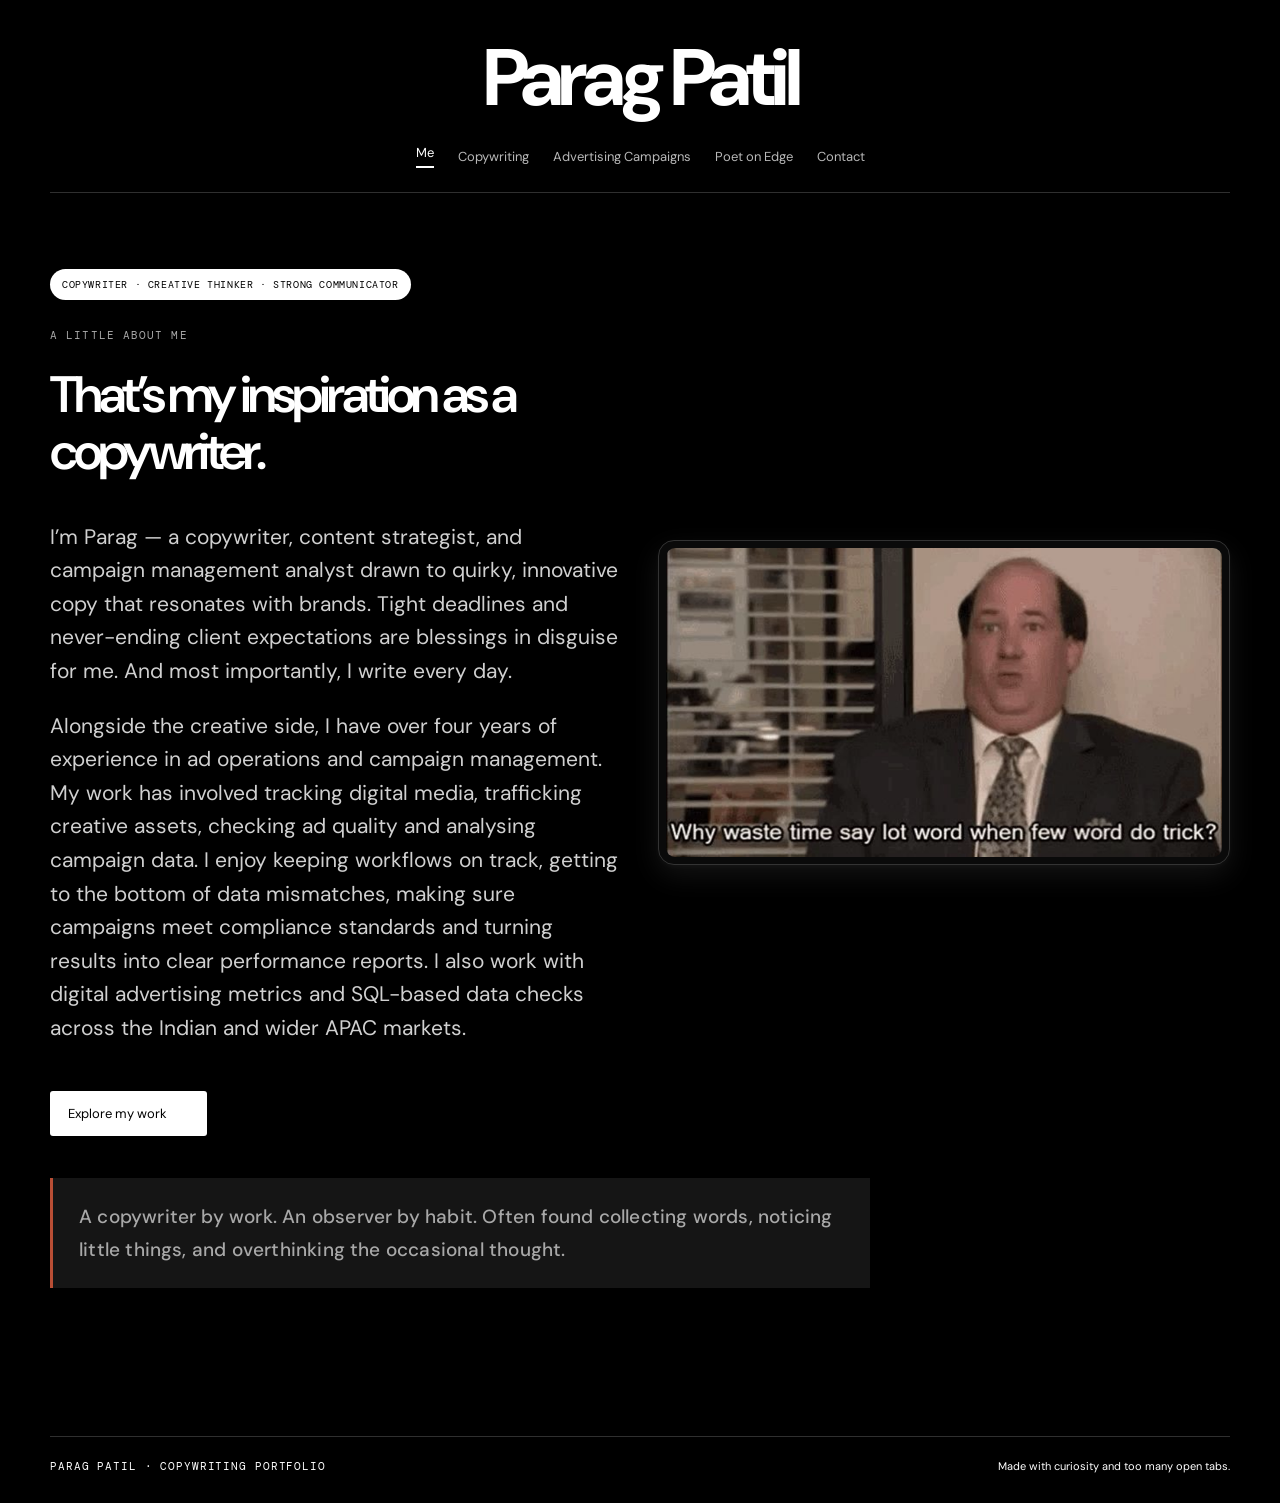
==== index.html @ be90b834 "Add natural ad operations experience to Me section" ====
<!doctype html>
<html lang="en">
<head>
  <meta charset="utf-8">
  <meta name="viewport" content="width=device-width, initial-scale=1">

  <title>Me — Parag Patil</title>
  <meta name="description" content="Parag Patil — copywriter, content thinker, and collector of interesting lines.">

  <link rel="stylesheet" href="style.css">
</head>

<body>
  <div class="wrap">

    <header class="topbar">
      <a class="brand" href="index.html">Parag Patil</a>

      <nav aria-label="Main navigation">
        <a class="active" href="index.html">Me</a>
        <a href="work.html">Copywriting</a><a href="advertising-campaigns.html">Advertising Campaigns</a>
        <a href="poet-on-edge.html">Poet on Edge</a>
        <a href="contact.html">Contact</a>
      </nav>
    </header>

    <main class="page">
      <section class="hero-row">

        <div class="hero-copy">
          <span class="pill">Copywriter · Creative thinker · Strong Communicator</span>

          <p class="eyebrow" style="margin-top: 28px">
            A little about me
          </p>

    
<h1 class="inspiration-heading">
  That’s my inspiration as a copywriter.
  <span class="moving-arrow" aria-hidden="true"></span>
</h1>

          <p class="intro">
            I’m Parag — a copywriter, content strategist, and campaign management analyst drawn to quirky, innovative copy that resonates with brands. Tight deadlines and never-ending client expectations are blessings in disguise for me. And most importantly, I write every day.
          </p>

          <p class="intro">
            Alongside the creative side, I have over four years of experience in ad operations and campaign management. My work has involved tracking digital media, trafficking creative assets, checking ad quality and analysing campaign data. I enjoy keeping workflows on track, getting to the bottom of data mismatches, making sure campaigns meet compliance standards and turning results into clear performance reports. I also work with digital advertising metrics and SQL-based data checks across the Indian and wider APAC markets.
          </p>

          <a class="cta" href="work.html">
            Explore my work <span>↗</span>
          </a>
        </div>

      
<div class="hero-image">
  <div class="image-frame">
    <img
      src="images/me-office-photo.png"
      alt="The Office reaction image chosen for Parag's About page"
    >
  </div>
</div>
      </section>

      <p class="small-note">
        A copywriter by work. An observer by habit. Often found collecting words, noticing little things,
        and overthinking the occasional thought.
      </p>
    </main>

    <footer class="footer">
      <span class="mono">Parag Patil · Copywriting portfolio</span>
      <span>Made with curiosity and too many open tabs.</span>
    </footer>

  </div>
</body>
</html>
---- style.css ----
@import url('https://fonts.googleapis.com/css2?family=DM+Mono:wght@400;500&family=DM+Sans:wght@400;500;600;700&family=Playfair+Display:wght@500;600;700&display=swap');

:root {
  --paper: #000000;
  --ink: #ffffff;
  --muted: #a8a8a8;
  --line: #2f2f2f;
  --accent: #ffffff;
  --card: #111111;

  /* Work page colours */
  --work-accent: #ffffff;
  --brief-bg: #111111;
  --brief-text: #ffffff;

  --max: 1180px;
}

* {
  box-sizing: border-box;
}

html {
  scroll-behavior: smooth;
}

body {
  margin: 0;
  background: #000000;
  color: #ffffff;
  font-family: 'DM Sans', sans-serif;
}

a {
  color: inherit;
  text-decoration: none;
}

.wrap {
  width: min(var(--max), calc(100% - 48px));
  margin: auto;
}

/* ========================================
   HEADER
   ======================================== */

.topbar {
  width: 100%;
  display: flex;
  flex-direction: column;
  align-items: center;
  justify-content: center;
  gap: 24px;
  padding: 36px 0 24px;
  border-bottom: 1px solid var(--line);
  text-align: center;
  background: #000000;
}

.brand {
  display: block;
  width: 100%;
  text-align: center;
  font-size: clamp(44px, 8vw, 80px);
  line-height: 1.05;
  font-weight: 700;
  letter-spacing: -0.065em;
  color: #ffffff;
}

.brand span {
  display: none;
}

nav {
  width: 100%;
  display: flex;
  justify-content: center;
  align-items: center;
  flex-wrap: wrap;
  gap: 24px;
}

nav a {
  font-size: 13px;
  color: #b8b8b8;
  transition: color 0.2s ease;
}

nav a:hover,
nav a.active {
  color: #ffffff;
}

nav a.active::after {
  content: '';
  display: block;
  background: #ffffff;
  height: 2px;
  margin-top: 5px;
}

/* ========================================
   GENERAL LAYOUT
   ======================================== */

.page {
  padding: 76px 0 100px;
  min-height: 70vh;
  background: #000000;
}

.eyebrow,
.label,
.meta,
.project-no {
  font-family: 'DM Mono', monospace;
  text-transform: uppercase;
  letter-spacing: 0.1em;
  font-size: 11px;
  color: #a8a8a8;
}

h1,
h2,
h3,
p {
  margin-top: 0;
}

h1 {
  font-size: clamp(50px, 9vw, 112px);
  line-height: 0.94;
  letter-spacing: -0.075em;
  font-weight: 600;
  margin: 24px 0 28px;
  max-width: 950px;
  color: #ffffff;
}

h2 {
  font-size: clamp(34px, 5vw, 58px);
  letter-spacing: -0.06em;
  line-height: 1.02;
  margin-bottom: 18px;
  color: #ffffff;
}

h3 {
  font-size: 22px;
  letter-spacing: -0.04em;
  margin-bottom: 8px;
  color: #ffffff;
}

.intro {
  font-size: clamp(17px, 2vw, 21px);
  line-height: 1.6;
  max-width: 660px;
  color: #d0d0d0;
}

/* ========================================
   HERO SECTION
   ======================================== */

.hero-row {
  display: grid;
  grid-template-columns: minmax(0, 1fr) minmax(0, 1fr);
  gap: 36px;
  align-items: center;
}

.hero-copy {
  position: relative;
  min-width: 0;
}

.hero-copy .pill {
  display: inline-block;
  background: #ffffff;
  color: #000000;
  padding: 9px 12px;
  border-radius: 99px;
  font-family: 'DM Mono', monospace;
  font-size: 10px;
  text-transform: uppercase;
  letter-spacing: 0.06em;
}

/* ========================================
   INSPIRATION HEADING
   ======================================== */

.inspiration-heading {
  position: relative;
  display: flex;
  align-items: flex-start;
  flex-wrap: wrap;
  gap: 12px;
  padding-right: 12px;
  font-size: clamp(34px, 4vw, 56px);
  line-height: 1.12;
  color: #ffffff;
}

.moving-arrow {
  display: inline-block;
  flex-shrink: 0;
  color: inherit;
  font-size: 0.85em;
  line-height: 1.2;
  margin-left: 8px;
  animation: point-to-image 1s ease-in-out infinite alternate;
}

@keyframes point-to-image {
  from {
    translate: 0 0;
  }

  to {
    translate: 10px 5px;
  }
}

/* ========================================
   HERO IMAGE
   ======================================== */

.hero-image {
  display: block;
  width: 100%;
  min-width: 0;
  height: auto;
  min-height: 0;
  max-height: none;
  align-self: center;
  padding: 7px;
  background: #0a0a0a;
  border: 1px solid #333333;
  border-radius: 16px;
  overflow: hidden;
  box-shadow:
    0 10px 28px rgba(255, 255, 255, 0.08),
    0 2px 6px rgba(255, 255, 255, 0.03);
  transition: box-shadow 0.25s ease, transform 0.25s ease;
}

.hero-image img {
  display: block;
  width: 100%;
  height: auto;
  max-height: none;
  object-fit: contain;
  object-position: center;
  border-radius: 9px;
  filter: saturate(0.8);
}

.hero-image:hover {
  transform: translateY(-2px);
  box-shadow: 0 14px 34px rgba(255, 255, 255, 0.12);
}

/* ========================================
   CTA
   ======================================== */

.cta {
  display: inline-flex;
  align-items: center;
  gap: 14px;
  margin-top: 24px;
  padding: 14px 18px;
  background: #ffffff;
  color: #000000;
  border-radius: 3px;
  font-size: 13px;
  transition: background 0.2s ease, color 0.2s ease;
}

.cta:hover {
  background: #d9d9d9;
  color: #000000;
}

/* ========================================
   WORK SECTION
   ======================================== */

.section-head {
  display: flex;
  justify-content: space-between;
  align-items: flex-end;
  gap: 24px;
  border-bottom: 1px solid var(--line);
  padding-bottom: 18px;
  margin-bottom: 28px;
}

.section-head p {
  color: #a8a8a8;
  margin: 0;
  max-width: 380px;
  line-height: 1.5;
  font-size: 14px;
}

/* ========================================
   WORK CARDS
   ======================================== */

.work-grid {
  display: grid;
  grid-template-columns: repeat(2, minmax(0, 1fr));
  gap: 36px 24px;
}

.work-card {
  min-width: 0;
}

.work-image {
  display: block;
  background: #111111;
  aspect-ratio: 4 / 3;
  overflow: hidden;
  margin-bottom: 16px;
  border-radius: 10px;
}

.work-image img {
  width: 100%;
  height: 100%;
  object-fit: contain;
  display: block;
  transition: transform 0.3s ease;
}

.work-card:hover .work-image img {
  transform: scale(1.025);
}

.card-top {
  display: flex;
  justify-content: space-between;
  gap: 12px;
  align-items: flex-start;
}

.card-top > div {
  min-width: 0;
  flex: 1;
}

/* Project title */
.work-card .card-top h3 {
  color: #ffffff;
  font-size: 23px;
  line-height: 1.25;
  margin-bottom: 8px;
}

/* Project category and format */
.work-card .card-top p {
  color: #ffffff;
  font-size: 12px;
  font-weight: 700;
  line-height: 1.7;
  letter-spacing: 0.3px;
  margin: 8px 0 0;
}

/* Project number */
.work-no {
  flex-shrink: 0;
  font-family: 'DM Mono', monospace;
  color: #ffffff;
  font-size: 11px;
  padding-top: 6px;
}

/* ========================================
   PROJECT BRIEF
   ======================================== */

.work-card .spec {
  display: block;
  margin-top: 14px;
  padding: 15px 17px;
  background: #111111;
  border: 1px solid #333333;
  border-left: 4px solid #ffffff;
  border-radius: 0 8px 8px 0;
  color: #ffffff;
  font-family: 'DM Sans', sans-serif;
  font-size: 14px;
  font-weight: 400;
  line-height: 1.7;
  letter-spacing: 0;
  text-transform: none;
}

/* Brief label */
.work-card .brief-label {
  display: block;
  margin-bottom: 5px;
  color: #ffffff;
  font-family: 'DM Mono', monospace;
  font-size: 10px;
  font-weight: 500;
  letter-spacing: 0.1em;
  text-transform: uppercase;
}

/* Brief paragraph */
.work-card .spec p {
  margin: 0;
  color: #ffffff;
  font-size: 14px;
  line-height: 1.7;
}

/* ========================================
   ABOUT SECTION
   ======================================== */

.about-grid {
  display: grid;
  grid-template-columns: 0.8fr 1.2fr;
  gap: clamp(28px, 7vw, 100px);
  align-items: start;
}

.about-copy {
  max-width: 700px;
}

.about-copy p {
  font-size: 18px;
  line-height: 1.8;
  color: #d0d0d0;
}

.note {
  border-top: 1px solid var(--line);
  padding-top: 20px;
  margin-top: 36px;
  color: #a8a8a8;
  font-size: 13px;
  line-height: 1.7;
}

/* ========================================
   POETRY SECTION
   ======================================== */

.poem-empty {
  margin-top: 45px;
  padding: clamp(28px, 6vw, 70px);
  border: 1px solid var(--line);
  background: #0a0a0a;
  min-height: 260px;
  display: flex;
  flex-direction: column;
  justify-content: space-between;
}

.poem-empty .big {
  font-family: 'Playfair Display', serif;
  font-size: clamp(35px, 6vw, 68px);
  line-height: 1.12;
  max-width: 780px;
  letter-spacing: -0.04em;
  color: #ffffff;
}

.poem-empty p {
  color: #a8a8a8;
  font-size: 13px;
  margin: 30px 0 0;
}

/* ========================================
   CONTACT SECTION
   ======================================== */

.contact-grid {
  display: grid;
  grid-template-columns: 1fr 1fr;
  gap: 50px;
  margin-top: 40px;
}

.contact-item {
  padding: 22px 0;
  border-top: 1px solid var(--line);
}

.contact-item .label {
  display: block;
  margin-bottom: 10px;
}

.contact-item a,
.contact-item span.value {
  font-size: clamp(18px, 2.4vw, 28px);
  letter-spacing: -0.04em;
  overflow-wrap: anywhere;
  color: #ffffff;
}

.contact-huge {
  font-size: clamp(40px, 7vw, 86px);
  letter-spacing: -0.07em;
  line-height: 0.98;
  max-width: 750px;
  color: #ffffff;
}

/* ========================================
   FOOTER
   ======================================== */

.footer {
  border-top: 1px solid var(--line);
  padding: 22px 0 30px;
  display: flex;
  justify-content: space-between;
  gap: 20px;
  color: #a8a8a8;
  font-size: 11px;
  background: #000000;
}

.footer .mono {
  font-family: 'DM Mono', monospace;
  text-transform: uppercase;
  letter-spacing: 0.08em;
}

.small-note {
  max-width: 820px;
  margin: 42px 0 48px;
  padding: 22px 26px;
  border-left: 3px solid #B94E35;
  background: #151515;
  color: #f1f1f1;
  font-size: clamp(16px, 1.8vw, 19px);
  font-weight: 500;
  line-height: 1.75;
  letter-spacing: 0.01em;
}

.mobile-menu {
  display: none;
}

/* ========================================
   MOBILE LAYOUT
   ======================================== */

@media (max-width: 720px) {

  .wrap {
    width: calc(100% - 32px);
  }

  .topbar {
    padding: 24px 0 20px;
    gap: 18px;
  }

  .brand {
    font-size: clamp(36px, 8vw, 56px);
  }

  nav {
    width: 100%;
    justify-content: center;
    flex-wrap: wrap;
    gap: 18px;
  }

  nav a {
    font-size: 12px;
  }

  .page {
    padding: 48px 0 70px;
  }

  .hero-row,
  .about-grid,
  .contact-grid {
    grid-template-columns: minmax(0, 1fr);
  }

  .hero-row {
    gap: 28px;
  }

  .hero-image {
    width: 100%;
    height: auto;
    min-height: 0;
    max-height: none;
    padding: 5px;
    border-radius: 14px;
    order: -1;
  }

  .hero-image img {
    width: 100%;
    height: auto;
    max-height: none;
    object-fit: contain;
    border-radius: 9px;
  }

  .hero-copy h1 {
    font-size: clamp(52px, 15vw, 88px);
  }

  .inspiration-heading {
    font-size: clamp(34px, 9vw, 48px);
  }

  .work-grid {
    grid-template-columns: 1fr;
    gap: 30px;
  }

  .section-head {
    align-items: flex-start;
    flex-direction: column;
  }

  .work-card .spec {
    padding: 12px 14px;
    font-size: 14px;
  }

  .work-card .spec p {
    font-size: 14px;
  }

  .work-card .card-top p {
    font-size: 11px;
  }

  .footer {
    flex-direction: column;
  }
}

/* ========================================
   REDUCED MOTION
   ======================================== */

@media (prefers-reduced-motion: reduce) {

  html {
    scroll-behavior: auto;
  }

  .moving-arrow {
    animation: none;
  }

  .hero-image,
  .work-image img {
    transition: none;
  }

  .hero-image:hover {
    transform: none;
  }

  .work-card:hover .work-image img {
    transform: none;
  }
}

/* ========================================
   POET ON EDGE — PARTY GHOST
   ======================================== */

.poet-page .poem-content {
  max-width: 850px;
}

.poet-page .poem-content .eyebrow {
  margin-bottom: 12px;
  font-size: 11px;
  letter-spacing: 0.12em;
}

.poet-page .poem-title {
  font-family: 'Playfair Display', serif;
  font-size: clamp(42px, 7vw, 76px);
  font-weight: 600;
  line-height: 1.05;
  letter-spacing: -0.045em;
  color: #ffffff;
  margin: 12px 0 32px;
}

.poet-page .poem-content .big {
  font-family: 'Playfair Display', serif;
  font-size: clamp(18px, 2.2vw, 23px);
  font-weight: 500;
  line-height: 1.9;
  letter-spacing: 0;
  white-space: pre-line;
  max-width: 850px;
  color: #ffffff;
}

.poet-page .poem-afterword {
  border-top: 1px solid var(--line);
  margin-top: 48px;
  padding-top: 24px;
}

.poet-page .poem-afterword .label {
  display: block;
  margin-bottom: 12px;
}

.poet-page .poem-afterword p {
  color: #a8a8a8;
  font-size: 13px;
  line-height: 1.7;
  margin: 0;
}

/* ========================================
   POETRY PAGE MOBILE
   ======================================== */

@media (max-width: 720px) {

  .poet-page .poem-empty {
    padding: 24px 20px;
  }

  .poet-page .poem-title {
    font-size: clamp(40px, 11vw, 58px);
    margin-bottom: 26px;
  }

  .poet-page .poem-content .big {
    font-size: 18px;
    line-height: 1.85;
  }

  .poet-page .poem-afterword {
    margin-top: 36px;
  }
}

/* ========================================
   FINAL DARK THEME OVERRIDES
   ======================================== */

html,
body {
  background: #000000 !important;
  color: #ffffff !important;
}

body {
  color-scheme: dark;
}

.topbar,
.page,
.footer,
section,
header,
main,
article {
  background-color: #000000;
}

h1,
h2,
h3,
h4,
h5,
h6,
p,
li,
span,
strong,
.brand {
  color: #ffffff;
}

a {
  color: #ffffff;
}

a:hover {
  color: #d0d0d0;
}

nav a {
  color: #b8b8b8;
}

nav a:hover,
nav a.active {
  color: #ffffff;
}

nav a.active::after {
  background: #ffffff;
}

.eyebrow,
.label,
.meta,
.project-no,
.section-head p,
.note,
.small-note,
.footer,
.poem-empty p,
.poet-page .poem-afterword p {
  color: #a8a8a8;
}

.intro,
.about-copy p {
  color: #d0d0d0;
}

.topbar,
.section-head,
.contact-item,
.footer,
.poet-page .poem-afterword {
  border-color: #2f2f2f;
}

.hero-image {
  background: #0a0a0a;
  border-color: #333333;
}

.work-image {
  background: #111111;
}

.work-card .card-top h3,
.work-card .card-top p,
.work-no,
.work-card .brief-label {
  color: #ffffff;
}

.work-card .spec {
  background: #111111;
  border-color: #333333;
  border-left-color: #ffffff;
  color: #ffffff;
}

.work-card .spec p {
  color: #ffffff;
}

.poem-empty {
  background: #0a0a0a;
  border-color: #2f2f2f;
}

.cta {
  background: #ffffff;
  color: #000000;
}

.cta:hover {
  background: #d9d9d9;
  color: #000000;
}

@media (max-width: 720px) {
  html,
  body {
    background: #000000 !important;
  }
}
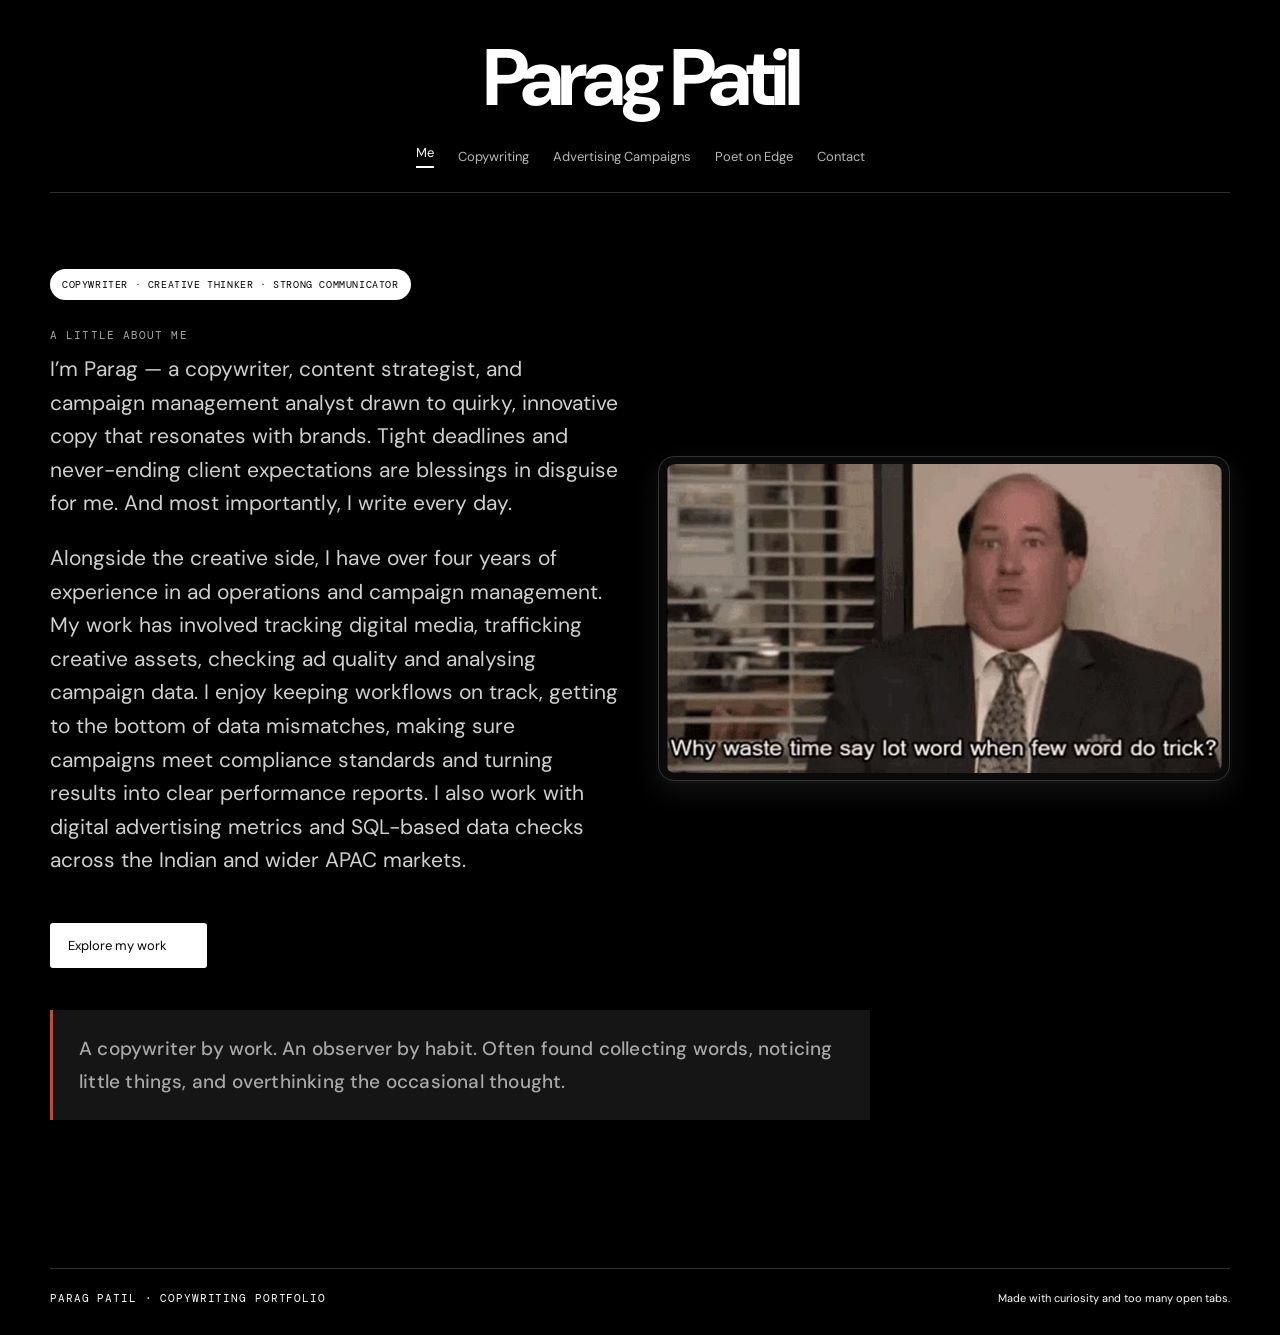
==== commit 76e056f7: "Remove copywriter inspiration heading from Me page" ====
--- a/index.html
+++ b/index.html
@@ -36,12 +36,7 @@
           </p>
 
     
-<h1 class="inspiration-heading">
-  That’s my inspiration as a copywriter.
-  <span class="moving-arrow" aria-hidden="true"></span>
-</h1>
-
-          <p class="intro">
+<p class="intro">
             I’m Parag — a copywriter, content strategist, and campaign management analyst drawn to quirky, innovative copy that resonates with brands. Tight deadlines and never-ending client expectations are blessings in disguise for me. And most importantly, I write every day.
           </p>
 
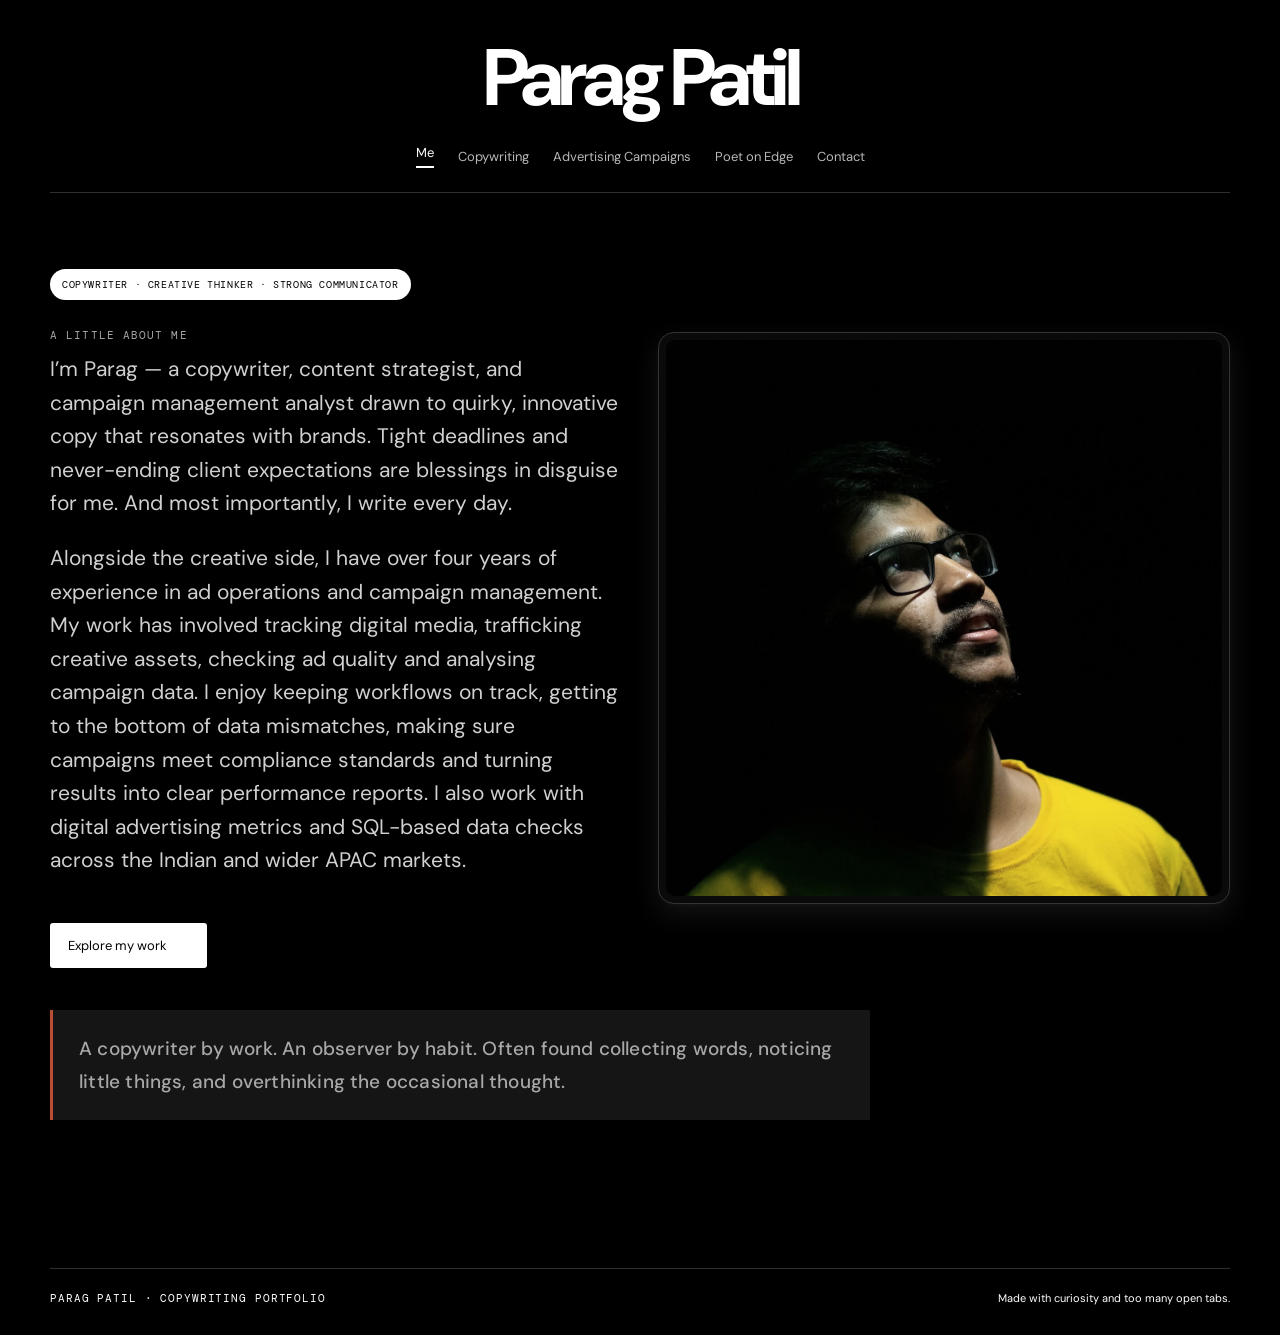
==== commit 228efc6e: "Replace Me section profile image" ====
--- a/index.html
+++ b/index.html
@@ -53,7 +53,7 @@
 <div class="hero-image">
   <div class="image-frame">
     <img
-      src="images/me-office-photo.png"
+      src="images/277002959_3171772359705162_3321285227672881780_n.jpg"
       alt="The Office reaction image chosen for Parag's About page"
     >
   </div>
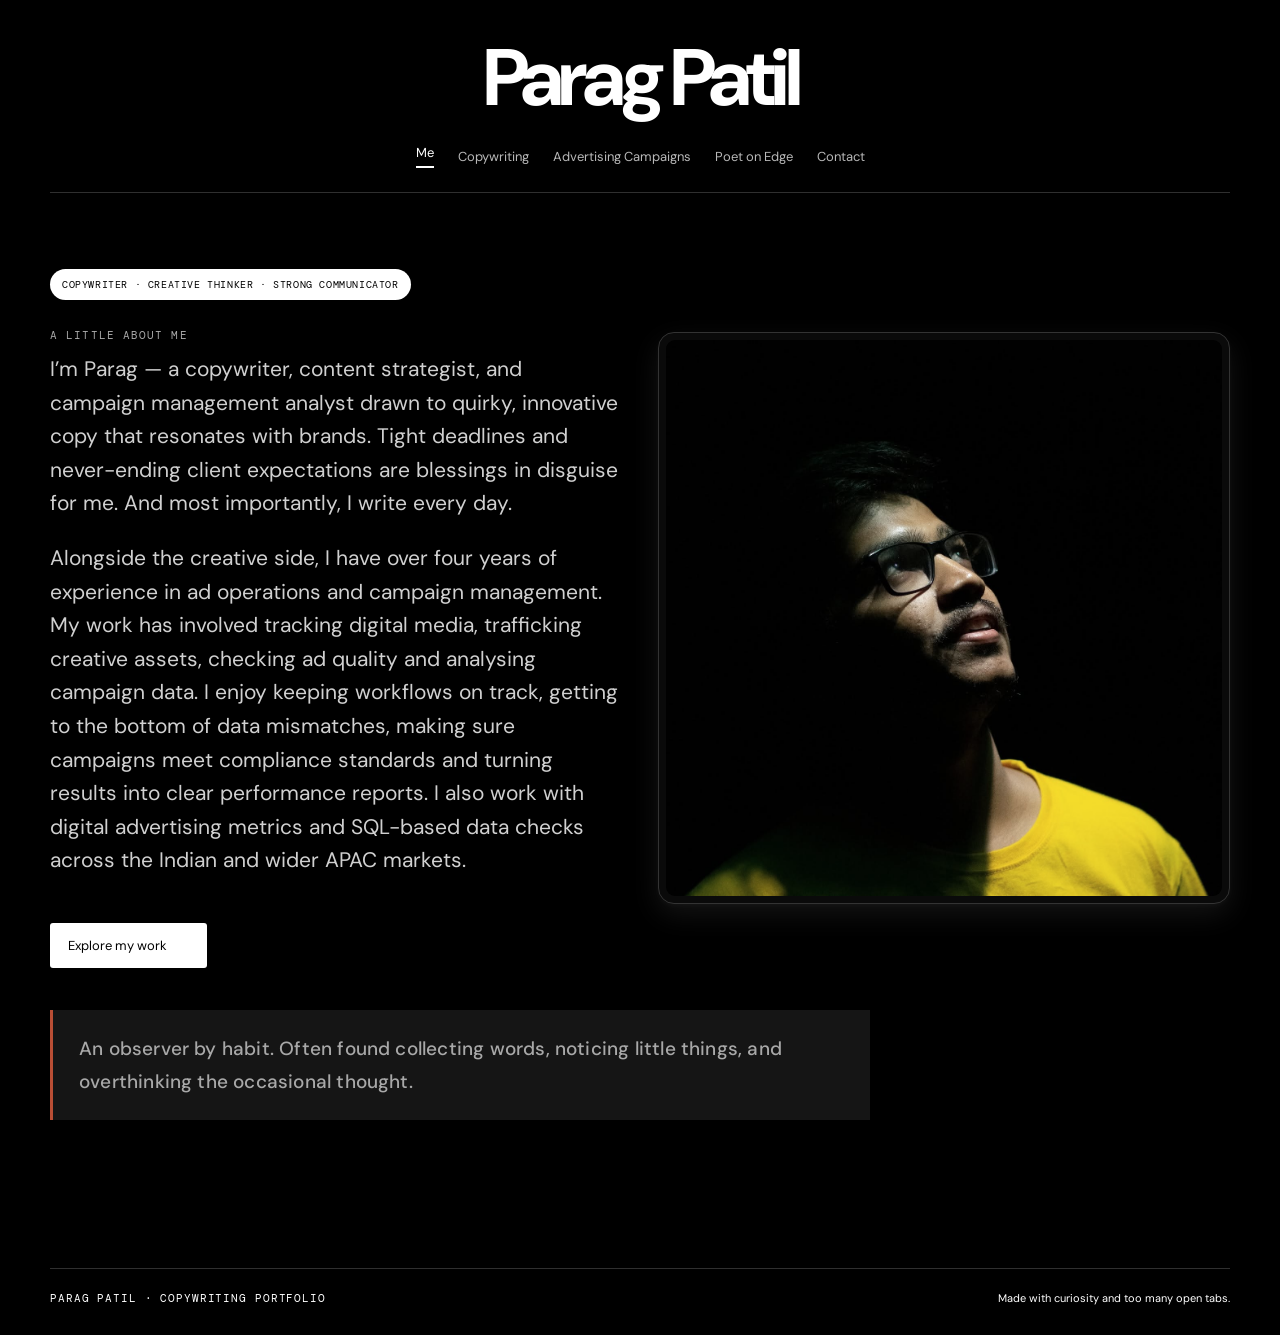
==== commit 5751850f: "Remove copywriter note from Me section" ====
--- a/index.html
+++ b/index.html
@@ -61,7 +61,7 @@
       </section>
 
       <p class="small-note">
-        A copywriter by work. An observer by habit. Often found collecting words, noticing little things,
+         An observer by habit. Often found collecting words, noticing little things,
         and overthinking the occasional thought.
       </p>
     </main>
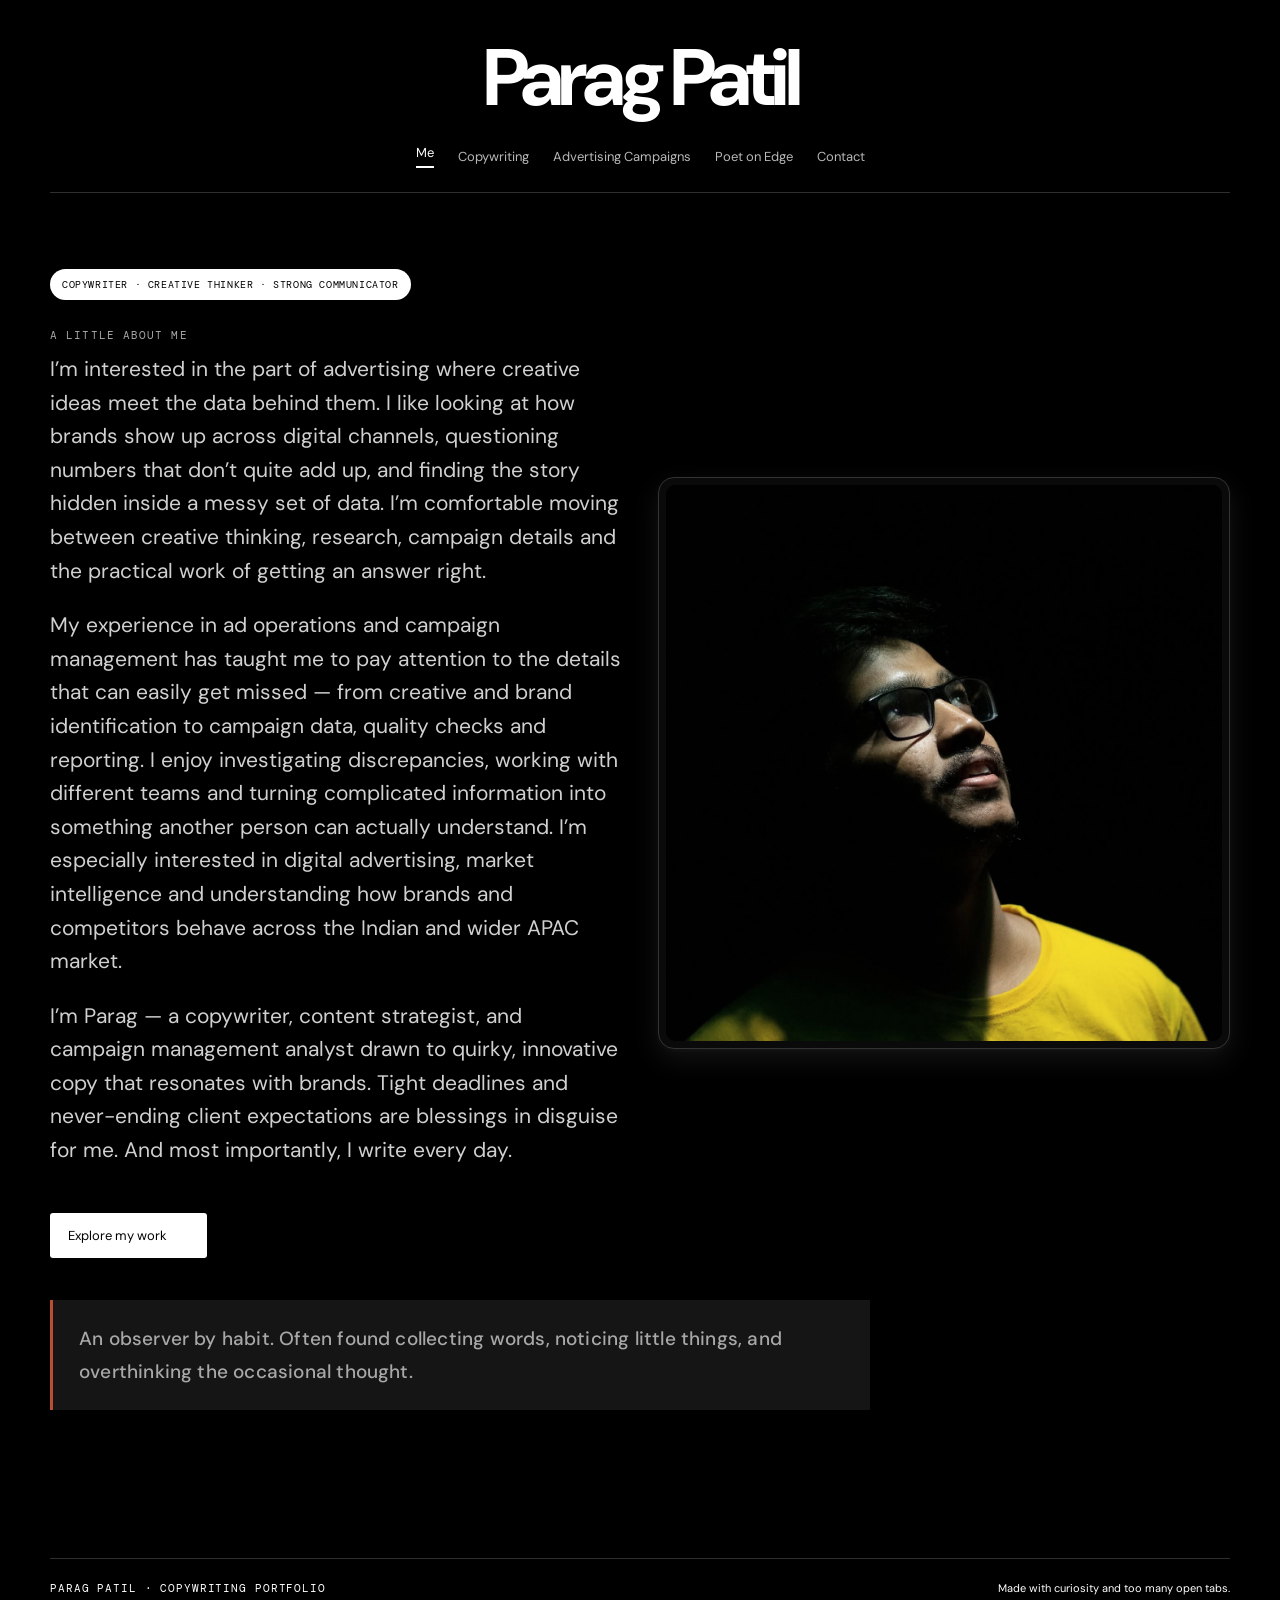
==== commit 832b3c2b: "Update Me page for Data Solutions Analyst positioning" ====
--- a/index.html
+++ b/index.html
@@ -35,13 +35,16 @@
             A little about me
           </p>
 
-    
-<p class="intro">
-            I’m Parag — a copywriter, content strategist, and campaign management analyst drawn to quirky, innovative copy that resonates with brands. Tight deadlines and never-ending client expectations are blessings in disguise for me. And most importantly, I write every day.
+          <p class="intro">
+            I’m interested in the part of advertising where creative ideas meet the data behind them. I like looking at how brands show up across digital channels, questioning numbers that don’t quite add up, and finding the story hidden inside a messy set of data. I’m comfortable moving between creative thinking, research, campaign details and the practical work of getting an answer right.
           </p>
 
           <p class="intro">
-            Alongside the creative side, I have over four years of experience in ad operations and campaign management. My work has involved tracking digital media, trafficking creative assets, checking ad quality and analysing campaign data. I enjoy keeping workflows on track, getting to the bottom of data mismatches, making sure campaigns meet compliance standards and turning results into clear performance reports. I also work with digital advertising metrics and SQL-based data checks across the Indian and wider APAC markets.
+            My experience in ad operations and campaign management has taught me to pay attention to the details that can easily get missed — from creative and brand identification to campaign data, quality checks and reporting. I enjoy investigating discrepancies, working with different teams and turning complicated information into something another person can actually understand. I’m especially interested in digital advertising, market intelligence and understanding how brands and competitors behave across the Indian and wider APAC market.
+          </p>
+
+          <p class="intro">
+            I’m Parag — a copywriter, content strategist, and campaign management analyst drawn to quirky, innovative copy that resonates with brands. Tight deadlines and never-ending client expectations are blessings in disguise for me. And most importantly, I write every day.
           </p>
 
           <a class="cta" href="work.html">
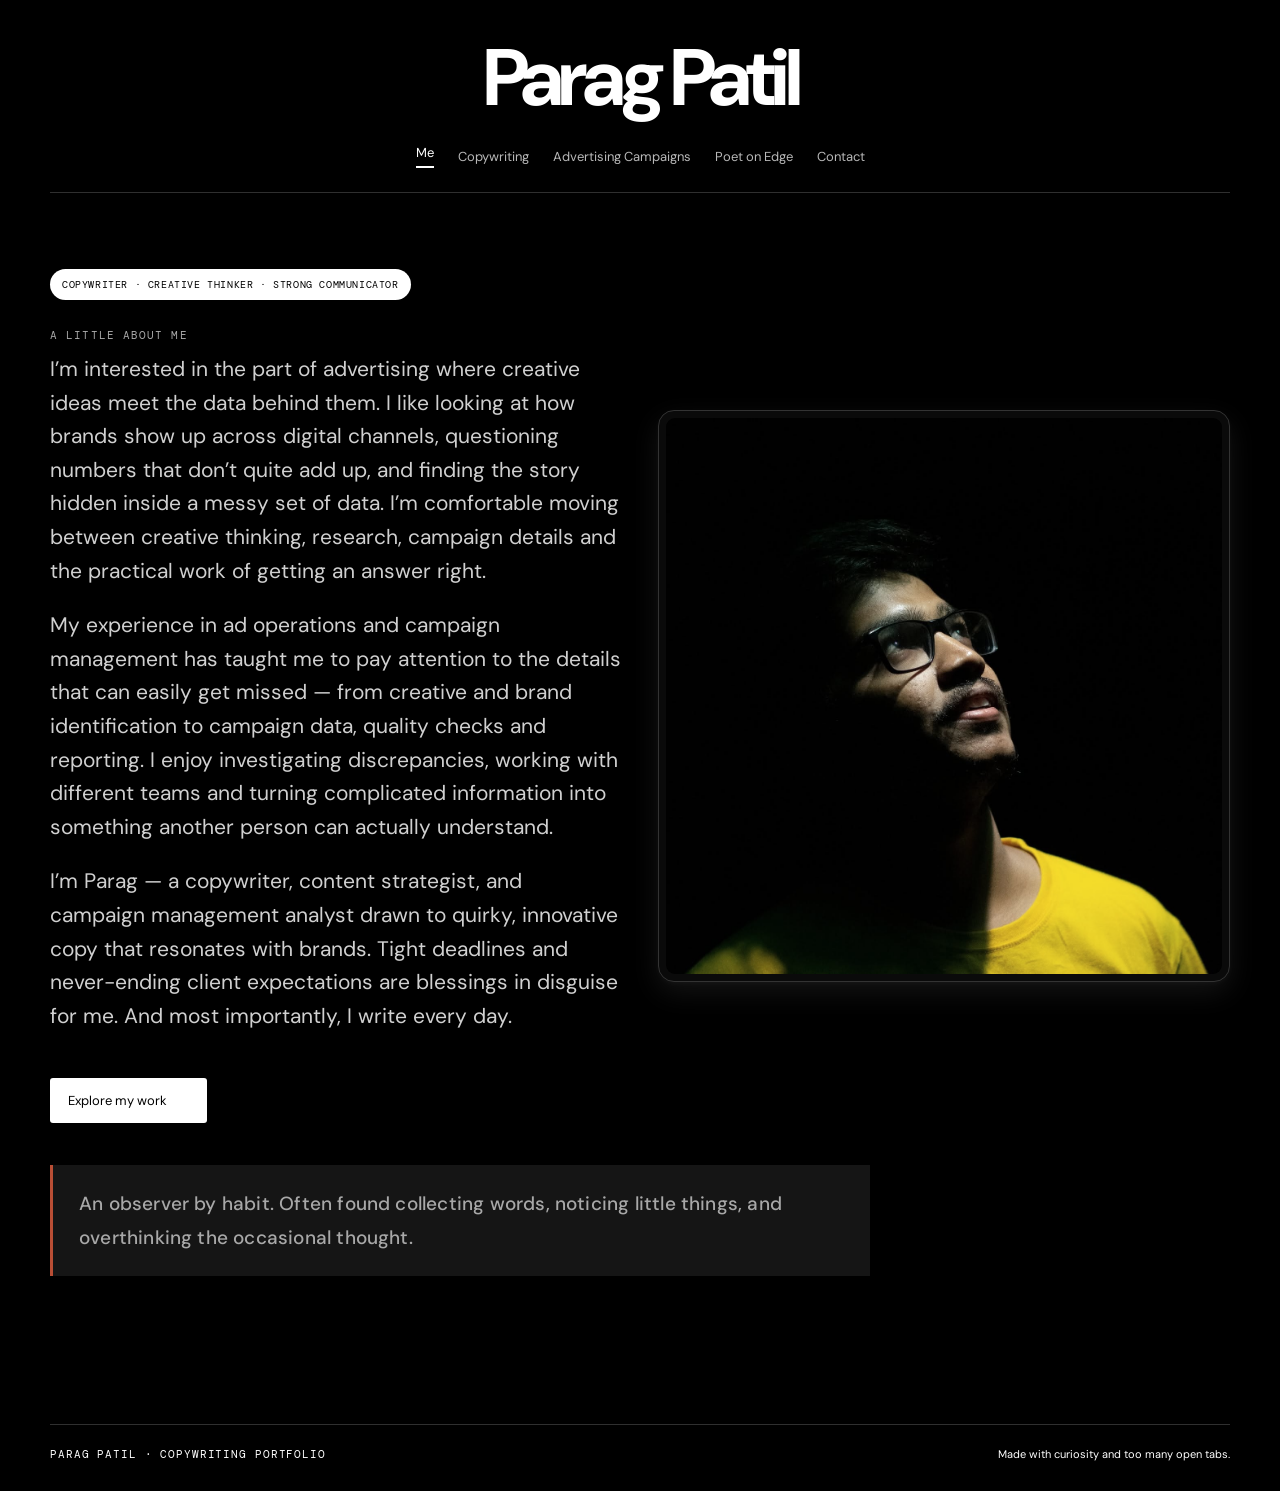
==== commit 81b2c524: "Remove APAC market interest sentence from Me page" ====
--- a/index.html
+++ b/index.html
@@ -40,7 +40,7 @@
           </p>
 
           <p class="intro">
-            My experience in ad operations and campaign management has taught me to pay attention to the details that can easily get missed — from creative and brand identification to campaign data, quality checks and reporting. I enjoy investigating discrepancies, working with different teams and turning complicated information into something another person can actually understand. I’m especially interested in digital advertising, market intelligence and understanding how brands and competitors behave across the Indian and wider APAC market.
+            My experience in ad operations and campaign management has taught me to pay attention to the details that can easily get missed — from creative and brand identification to campaign data, quality checks and reporting. I enjoy investigating discrepancies, working with different teams and turning complicated information into something another person can actually understand.
           </p>
 
           <p class="intro">
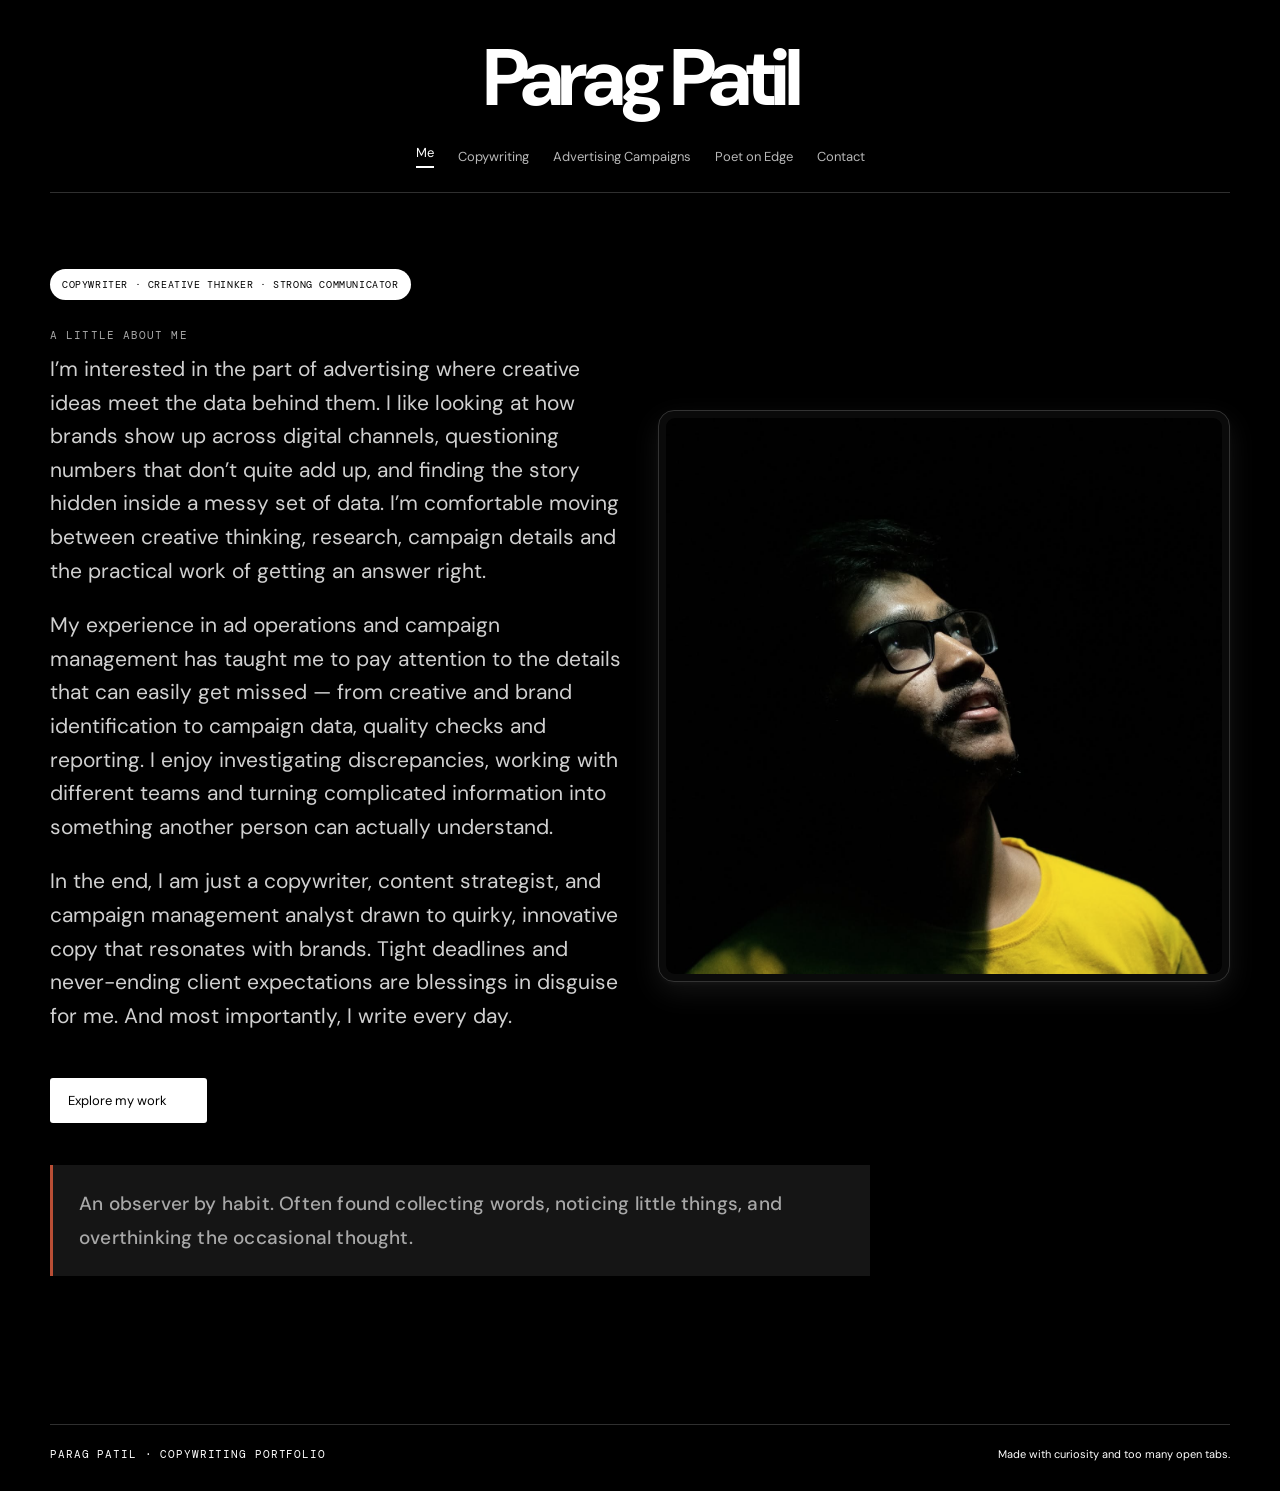
==== commit 86a234e5: "Update closing personal statement on Me page" ====
--- a/index.html
+++ b/index.html
@@ -44,7 +44,7 @@
           </p>
 
           <p class="intro">
-            I’m Parag — a copywriter, content strategist, and campaign management analyst drawn to quirky, innovative copy that resonates with brands. Tight deadlines and never-ending client expectations are blessings in disguise for me. And most importantly, I write every day.
+            In the end, I am just a copywriter, content strategist, and campaign management analyst drawn to quirky, innovative copy that resonates with brands. Tight deadlines and never-ending client expectations are blessings in disguise for me. And most importantly, I write every day.
           </p>
 
           <a class="cta" href="work.html">
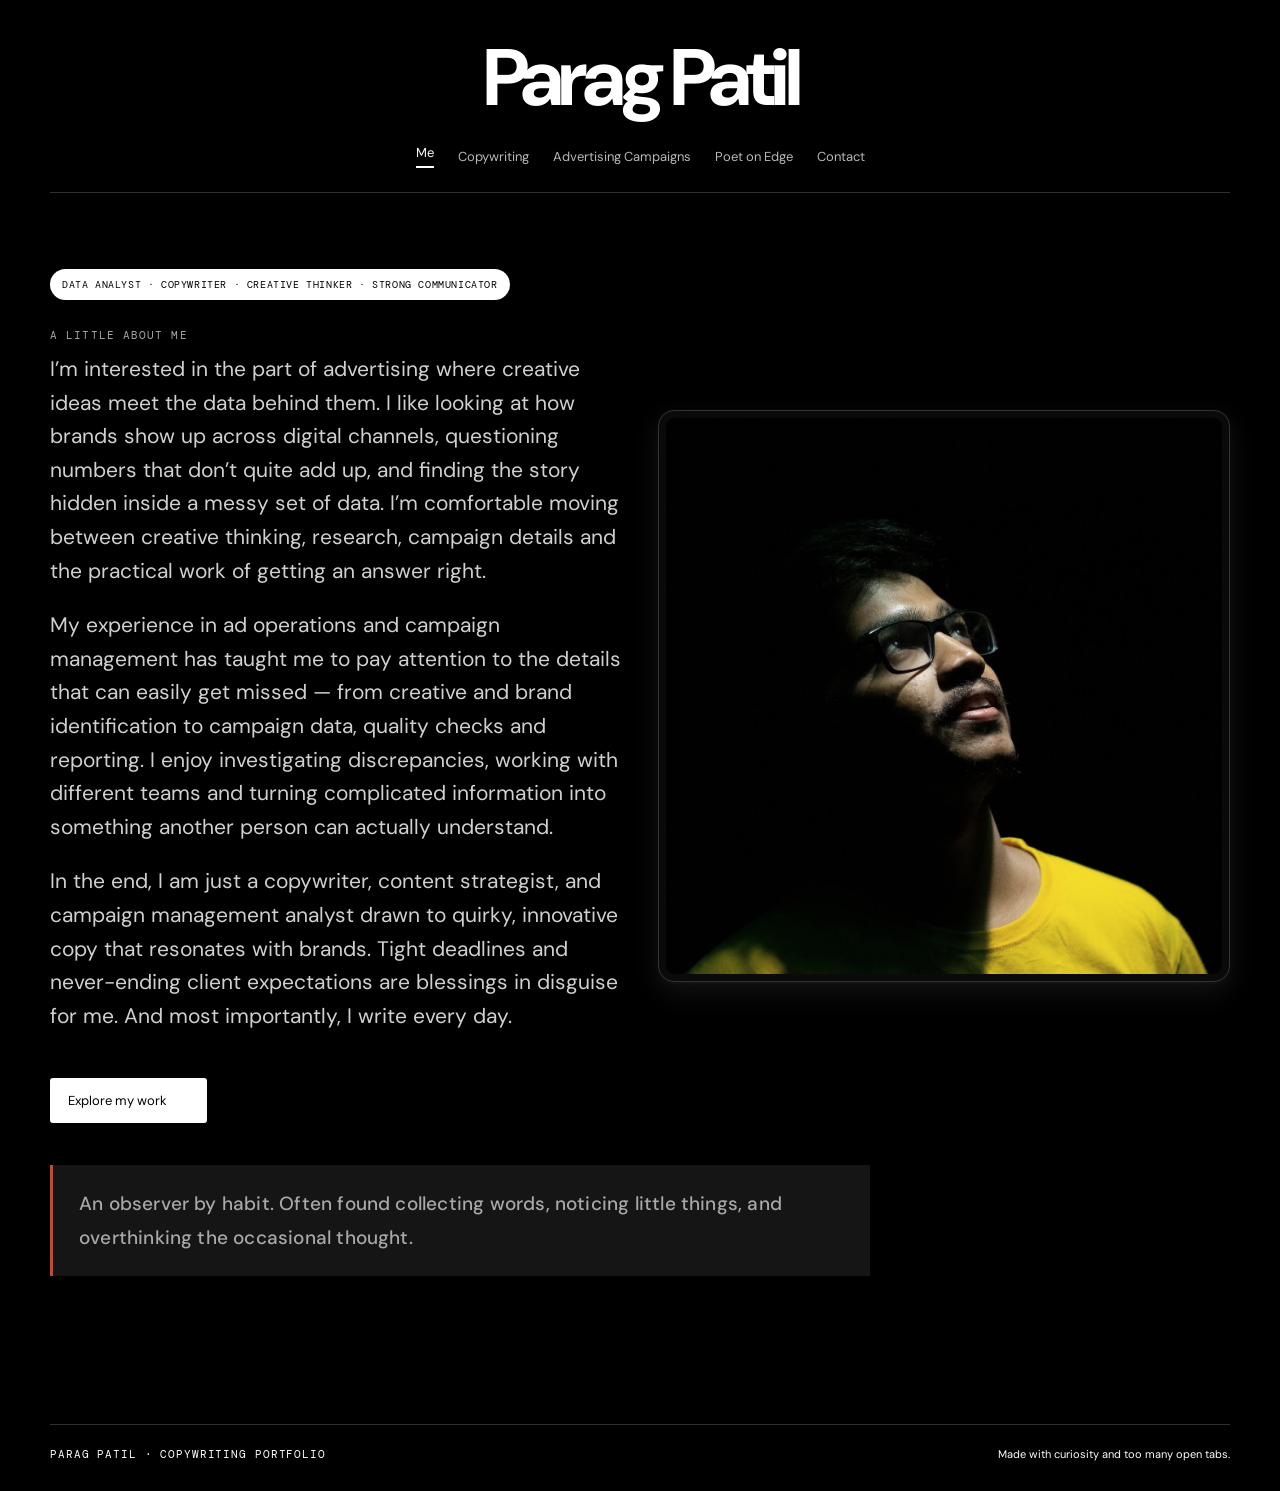
==== commit bc1d6f35: "Add Data Analyst to profile tagline" ====
--- a/index.html
+++ b/index.html
@@ -29,7 +29,7 @@
       <section class="hero-row">
 
         <div class="hero-copy">
-          <span class="pill">Copywriter · Creative thinker · Strong Communicator</span>
+          <span class="pill">Data Analyst · Copywriter · Creative thinker · Strong Communicator</span>
 
           <p class="eyebrow" style="margin-top: 28px">
             A little about me
